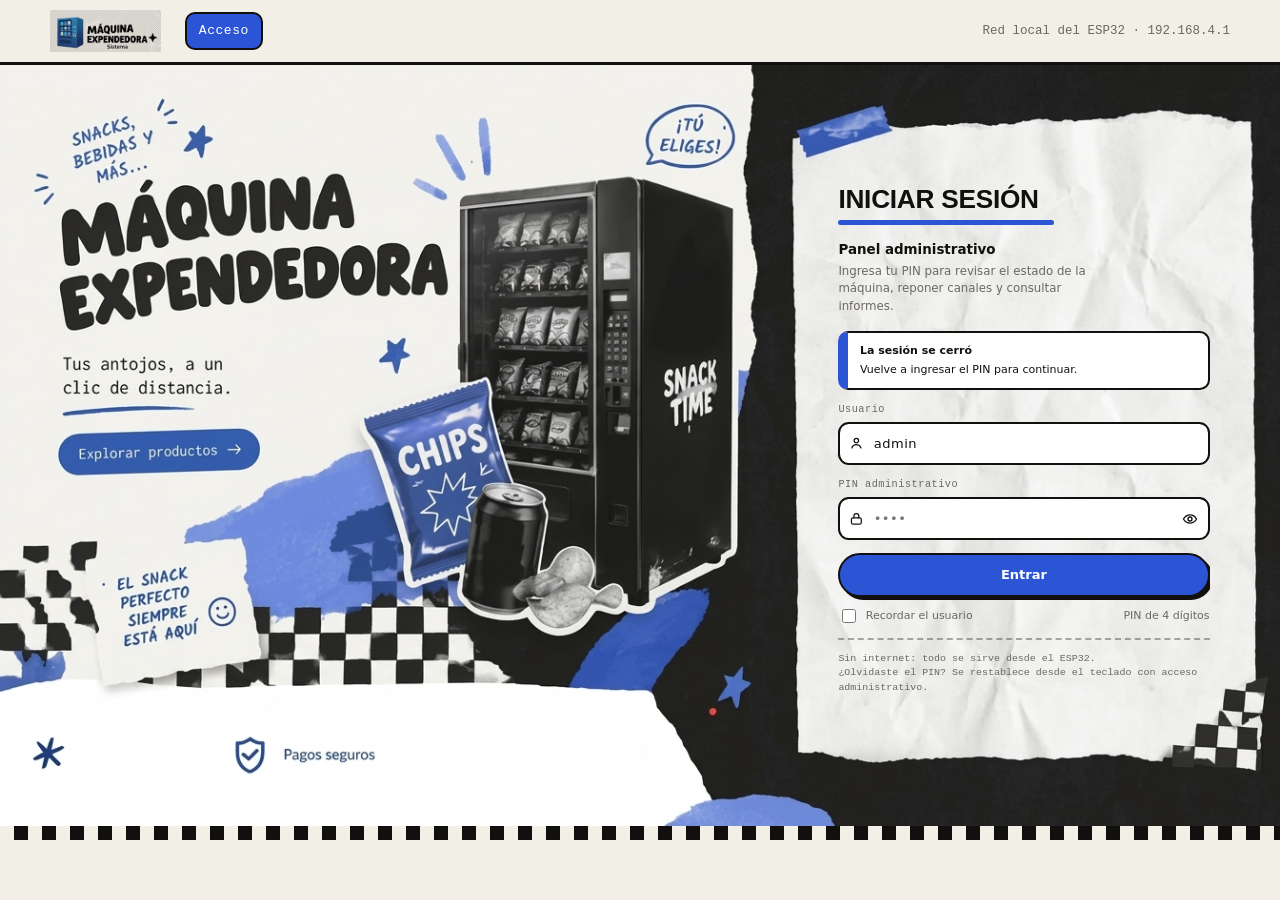
==== dashboard.html @ 3ac7a1ea "Primeras pantallas sujetas a cambios" ====
<!DOCTYPE html>
<html lang="es">
<head>
<meta charset="UTF-8">
<meta name="viewport" content="width=device-width, initial-scale=1">
<title>Estado · Máquina Expendedora SAID</title>
<link rel="stylesheet" href="assets/css/estilos.css">
</head>
<body>

<header class="barra">
  <div class="contenedor barra__fila">
    <a class="barra__logo" href="dashboard.html"><img src="assets/img/logo.jpeg" alt="Máquina Expendedora SAID"></a>
    <nav class="barra__nav" aria-label="Secciones">
      <a href="dashboard.html">Estado</a>
      <a href="inventario.html">Inventario</a>
      <a href="tarjetas.html">Tarjetas</a>
      <a href="reportes.html">Informes</a>
    </nav>
    <div class="barra__sesion" data-sesion></div>
  </div>
</header>

<main class="contenedor">
  <div class="banner"><img src="assets/img/Bienvenida.png" alt="Bienvenido al panel de la máquina expendedora"></div>

  <section class="cabecera">
    <h1>Estado de la máquina</h1>
    <p>Lo que el ESP32 confirma en este momento. La página no cambia estados por su cuenta: solo muestra lo que responde <span style="font-family:var(--mono)">GET /api/status</span>.</p>
    <div class="subrayado"></div>
  </section>

  <section class="seccion">
    <div data-aviso class="oculto"></div>

    <div class="rejilla rejilla--4" id="tarjetasEstado">
      <article class="hoja"><p class="estado__rotulo">Cargando…</p></article>
      <article class="hoja"><p class="estado__rotulo">Cargando…</p></article>
      <article class="hoja"><p class="estado__rotulo">Cargando…</p></article>
      <article class="hoja"><p class="estado__rotulo">Cargando…</p></article>
    </div>

    <div class="rejilla rejilla--2" style="margin-top:18px">
      <article class="hoja">
        <h2>Mantenimiento</h2>
        <p class="hoja__nota">El mantenimiento es exclusivo: si el teclado u otra sesión web ya lo tiene abierto, el ESP32 responde 409 y aquí se muestra como ocupado.</p>
        <div id="cajaMantenimiento"></div>
        <div class="acciones">
          <button class="btn" id="btnIniciarMant" type="button">Iniciar mantenimiento</button>
          <button class="btn btn--claro" id="btnTerminarMant" type="button">Terminar mantenimiento</button>
        </div>
      </article>

      <article class="hoja">
        <h2>Respaldo de la base</h2>
        <p class="hoja__nota">La web solo solicita y descarga el archivo. La consistencia del respaldo la garantizan ESP32 y Base de Datos.</p>
        <div id="cajaRespaldo"></div>
        <div class="acciones">
          <button class="btn" id="btnRespaldo" type="button">Descargar respaldo</button>
          <a class="btn btn--claro" href="reportes.html">Ver informes</a>
        </div>
      </article>
    </div>

    <div class="acciones" style="margin-top:20px">
      <button class="btn btn--claro btn--chico" id="btnActualizar" type="button">Actualizar ahora</button>
      <span style="font-family:var(--mono);font-size:12.5px;color:var(--gris);align-self:center" id="ultimaConsulta"></span>
    </div>
  </section>
</main>

<footer class="pie">
  <div class="contenedor">SAID · Panel administrativo local · Todos los recursos se sirven desde el ESP32</div>
</footer>
<div class="cuadros" aria-hidden="true"></div>

<script src="assets/js/mock.js"></script>
<script src="assets/js/api.js"></script>
<script src="assets/js/ui.js"></script>
<script src="assets/js/dashboard.js"></script>
</body>
</html>
---- assets/css/estilos.css ----
/* ============================================================
   SAID · Máquina Expendedora — Panel administrativo
   Estilos base compartidos (sin CDN, sin fuentes de internet)
   ============================================================ */

:root{
  --tinta:#12100f;
  --papel:#f2efe7;
  --papel-hoja:#fcfbf7;
  --azul:#2b55d4;
  --azul-fuerte:#1d3fae;
  --azul-suave:#dfe6fb;
  --gris:#6c6862;
  --linea:#12100f;
  --ok:#1f7a4d;
  --alerta:#b3541e;
  --error:#b3231e;
  --radio:14px;
  --sombra:5px 5px 0 var(--tinta);
  --display:"Arial Black","Segoe UI Black",Impact,"Helvetica Neue",Arial,sans-serif;
  --texto:"Segoe UI",system-ui,-apple-system,Roboto,Arial,sans-serif;
  --mono:ui-monospace,"Consolas","Courier New",monospace;
}

*{box-sizing:border-box}
html,body{margin:0;padding:0}
body{
  background:var(--papel);
  color:var(--tinta);
  font-family:var(--texto);
  font-size:16px;
  line-height:1.5;
  -webkit-font-smoothing:antialiased;
}
img{max-width:100%;display:block}
a{color:var(--azul-fuerte)}
button{font-family:inherit}
:focus-visible{outline:3px solid var(--azul);outline-offset:2px}

/* ---------- utilidades de composición ---------- */
.contenedor{width:min(1180px,94vw);margin:0 auto}
.oculto{display:none !important}
.solo-lectores{
  position:absolute;width:1px;height:1px;overflow:hidden;
  clip:rect(0 0 0 0);white-space:nowrap
}
.cuadros{
  height:14px;
  background-image:conic-gradient(var(--tinta) 25%,transparent 0 50%,var(--tinta) 0 75%,transparent 0);
  background-size:28px 28px;
  background-position:0 0;
}

/* ---------- barra superior ---------- */
.barra{
  background:var(--papel);
  border-bottom:3px solid var(--tinta);
  position:sticky;top:0;z-index:20;
}
.barra__fila{
  display:flex;align-items:center;gap:18px;
  padding:10px 0;flex-wrap:wrap;
}
.barra__logo img{height:42px;width:auto;mix-blend-mode:multiply}
.barra__nav{display:flex;gap:6px;flex-wrap:wrap;margin-left:6px}
.barra__nav a{
  font-family:var(--mono);
  font-size:13px;
  letter-spacing:.04em;
  text-decoration:none;
  color:var(--tinta);
  padding:7px 12px;
  border:2px solid transparent;
  border-radius:10px;
}
.barra__nav a:hover{border-color:var(--tinta);background:#fff}
.barra__nav a[aria-current="page"]{
  background:var(--azul);color:#fff;border-color:var(--tinta);
}
.barra__sesion{
  margin-left:auto;display:flex;align-items:center;gap:10px;
  font-family:var(--mono);font-size:13px;
}
.punto-sesion{
  width:9px;height:9px;border-radius:50%;background:var(--ok);
  display:inline-block;margin-right:6px;
}

/* ---------- encabezado de página ---------- */
.cabecera{padding:26px 0 6px}
.cabecera h1{
  font-family:var(--display);
  font-size:clamp(28px,4vw,44px);
  letter-spacing:-.02em;
  line-height:1;
  margin:0 0 6px;
  text-transform:uppercase;
}
.cabecera p{margin:0;max-width:62ch;color:var(--gris)}
.subrayado{
  height:6px;width:120px;background:var(--azul);
  border-radius:6px;margin:10px 0 0;
}
.banner{
  border:3px solid var(--tinta);
  border-radius:var(--radio);
  overflow:hidden;
  margin:18px 0 6px;
  box-shadow:var(--sombra);
}
.banner img{width:100%;height:auto}

/* ---------- hojas / tarjetas ---------- */
.hoja{
  background:var(--papel-hoja);
  border:3px solid var(--tinta);
  border-radius:var(--radio);
  box-shadow:var(--sombra);
  padding:20px;
  position:relative;
}
.hoja h2{
  font-family:var(--display);
  text-transform:uppercase;
  font-size:19px;
  letter-spacing:-.01em;
  margin:0 0 4px;
}
.hoja__nota{margin:0 0 16px;color:var(--gris);font-size:14px}
.rejilla{display:grid;gap:18px}
.rejilla--4{grid-template-columns:repeat(4,1fr)}
.rejilla--3{grid-template-columns:repeat(3,1fr)}
.rejilla--2{grid-template-columns:repeat(2,1fr)}
.seccion{padding:18px 0 34px}

/* ---------- estados (dashboard) ---------- */
.estado{display:flex;flex-direction:column;gap:6px}
.estado__rotulo{
  font-family:var(--mono);font-size:12px;letter-spacing:.06em;color:var(--gris)
}
.estado__valor{
  font-family:var(--display);font-size:26px;text-transform:uppercase;line-height:1.05
}
.estado__pie{font-size:13px;color:var(--gris)}
.estado--ok .estado__valor{color:var(--ok)}
.estado--aviso .estado__valor{color:var(--alerta)}
.estado--malo .estado__valor{color:var(--error)}

/* ---------- canales de inventario ---------- */
.canal__cabeza{display:flex;align-items:baseline;gap:10px;justify-content:space-between}
.canal__num{
  font-family:var(--display);font-size:15px;background:var(--azul);color:#fff;
  border:2px solid var(--tinta);border-radius:8px;padding:2px 9px;
}
.canal__producto{font-family:var(--display);font-size:22px;margin:10px 0 2px;text-transform:uppercase}
.canal__precio{font-family:var(--mono);font-size:18px}
.barra-stock{
  height:12px;background:var(--azul-suave);border:2px solid var(--tinta);
  border-radius:8px;overflow:hidden;margin:12px 0 6px;
}
.barra-stock span{display:block;height:100%;background:var(--azul)}
.canal__stock{font-family:var(--mono);font-size:13px;color:var(--gris)}

/* ---------- botones ---------- */
.btn{
  display:inline-flex;align-items:center;justify-content:center;gap:8px;
  background:var(--azul);color:#fff;
  border:2px solid var(--tinta);
  border-radius:999px;
  padding:11px 20px;
  font-size:15px;font-weight:600;
  cursor:pointer;
  box-shadow:3px 3px 0 var(--tinta);
  transition:transform .08s ease,box-shadow .08s ease;
}
.btn:hover{background:var(--azul-fuerte)}
.btn:active{transform:translate(3px,3px);box-shadow:0 0 0 var(--tinta)}
.btn[disabled]{opacity:.45;cursor:not-allowed;box-shadow:none}
.btn--claro{background:#fff;color:var(--tinta)}
.btn--claro:hover{background:var(--azul-suave)}
.btn--peligro{background:var(--error)}
.btn--bloque{width:100%}
.btn--chico{padding:7px 14px;font-size:13px;box-shadow:2px 2px 0 var(--tinta)}
.acciones{display:flex;gap:12px;flex-wrap:wrap;margin-top:14px}

/* ---------- formularios ---------- */
.campo{margin-bottom:14px}
.campo label{
  display:block;font-family:var(--mono);font-size:12px;
  letter-spacing:.05em;margin-bottom:6px;color:var(--gris)
}
.campo input,.campo select{
  width:100%;
  border:2px solid var(--tinta);
  border-radius:12px;
  background:#fff;
  padding:12px 14px;
  font-size:16px;
  font-family:var(--texto);
  color:var(--tinta);
}
.campo input:focus,.campo select:focus{outline:3px solid var(--azul);outline-offset:1px}
.campo .ayuda{font-size:12.5px;color:var(--gris);margin-top:6px}
.campo--error input{border-color:var(--error)}

/* ---------- avisos y errores de API ---------- */
.aviso{
  border:2px solid var(--tinta);
  border-left-width:10px;
  border-radius:12px;
  background:#fff;
  padding:12px 14px;
  margin:0 0 16px;
  font-size:14.5px;
}
.aviso__titulo{font-weight:700;margin:0 0 2px}
.aviso__meta{font-family:var(--mono);font-size:12px;color:var(--gris);margin-top:6px}
.aviso--error{border-left-color:var(--error)}
.aviso--ok{border-left-color:var(--ok)}
.aviso--info{border-left-color:var(--azul)}
.aviso--ocupado{border-left-color:var(--alerta)}

/* ---------- etiquetas de tipo de movimiento ---------- */
.etq{
  display:inline-block;font-family:var(--mono);font-size:11.5px;
  letter-spacing:.05em;border:2px solid var(--tinta);border-radius:999px;
  padding:2px 10px;background:#fff;white-space:nowrap;
}
.etq--venta{background:var(--azul);color:#fff}
.etq--recarga{background:var(--azul-suave)}
.etq--reposicion{background:#fff}
.etq--falla{background:#f6d7cf}
.etq--sinfecha{background:#f4e6c3}
.etq--activa{background:#d7efdf}
.etq--inactiva{background:#eceae4;color:var(--gris)}

/* ---------- tablas ---------- */
.tabla-caja{overflow-x:auto;border:2px solid var(--tinta);border-radius:12px;background:#fff}
table.tabla{width:100%;border-collapse:collapse;min-width:620px}
.tabla th{
  text-align:left;font-family:var(--mono);font-size:12px;letter-spacing:.06em;
  background:var(--papel);border-bottom:2px solid var(--tinta);padding:11px 14px;color:var(--gris)
}
.tabla td{padding:11px 14px;border-bottom:1px solid #e3e0d8;font-size:14.5px;vertical-align:middle}
.tabla tbody tr:last-child td{border-bottom:none}
.tabla .num{font-family:var(--mono);text-align:right;white-space:nowrap}
.vacio{padding:34px 16px;text-align:center;color:var(--gris)}

/* ---------- paginación ---------- */
.paginacion{
  display:flex;gap:8px;flex-wrap:wrap;align-items:center;margin-top:16px
}
.paginacion button{
  min-width:40px;height:40px;
  border:2px solid var(--tinta);border-radius:10px;background:#fff;
  font-family:var(--mono);font-size:14px;cursor:pointer;
}
.paginacion button:hover{background:var(--azul-suave)}
.paginacion button[aria-current="true"]{background:var(--azul);color:#fff}
.paginacion button[disabled]{opacity:.4;cursor:not-allowed}
.paginacion__info{margin-left:auto;font-family:var(--mono);font-size:13px;color:var(--gris)}

/* ---------- filtros ---------- */
.filtros{display:flex;gap:12px;flex-wrap:wrap;align-items:flex-end;margin-bottom:16px}
.filtros .campo{margin-bottom:0;min-width:180px}

/* ---------- modal ---------- */
.modal{
  position:fixed;inset:0;background:rgba(18,16,15,.55);
  display:flex;align-items:center;justify-content:center;padding:18px;z-index:40;
}
.modal__caja{
  background:var(--papel-hoja);border:3px solid var(--tinta);border-radius:var(--radio);
  box-shadow:8px 8px 0 var(--tinta);
  width:min(480px,100%);max-height:92vh;overflow:auto;padding:22px;
}
.modal__caja h3{font-family:var(--display);text-transform:uppercase;font-size:20px;margin:0 0 4px}
.modal__nota{color:var(--gris);font-size:14px;margin:0 0 16px}
.resumen{
  background:var(--papel);border:2px dashed var(--tinta);border-radius:12px;
  padding:12px 14px;font-family:var(--mono);font-size:13px;margin:4px 0 14px
}
.resumen div{display:flex;justify-content:space-between;gap:12px;padding:2px 0}

/* ---------- pie ---------- */
.pie{
  border-top:3px solid var(--tinta);margin-top:30px;padding:16px 0 30px;
  font-family:var(--mono);font-size:12.5px;color:var(--gris)
}

/* ---------- adaptable ---------- */
@media (max-width:1000px){
  .rejilla--4{grid-template-columns:repeat(2,1fr)}
  .rejilla--3{grid-template-columns:repeat(2,1fr)}
}
@media (max-width:640px){
  .rejilla--4,.rejilla--3,.rejilla--2{grid-template-columns:1fr}
  .barra__sesion{margin-left:0;width:100%;order:3}
  .cabecera h1{font-size:30px}
}
@media (prefers-reduced-motion:reduce){
  *{transition:none !important;animation:none !important}
}
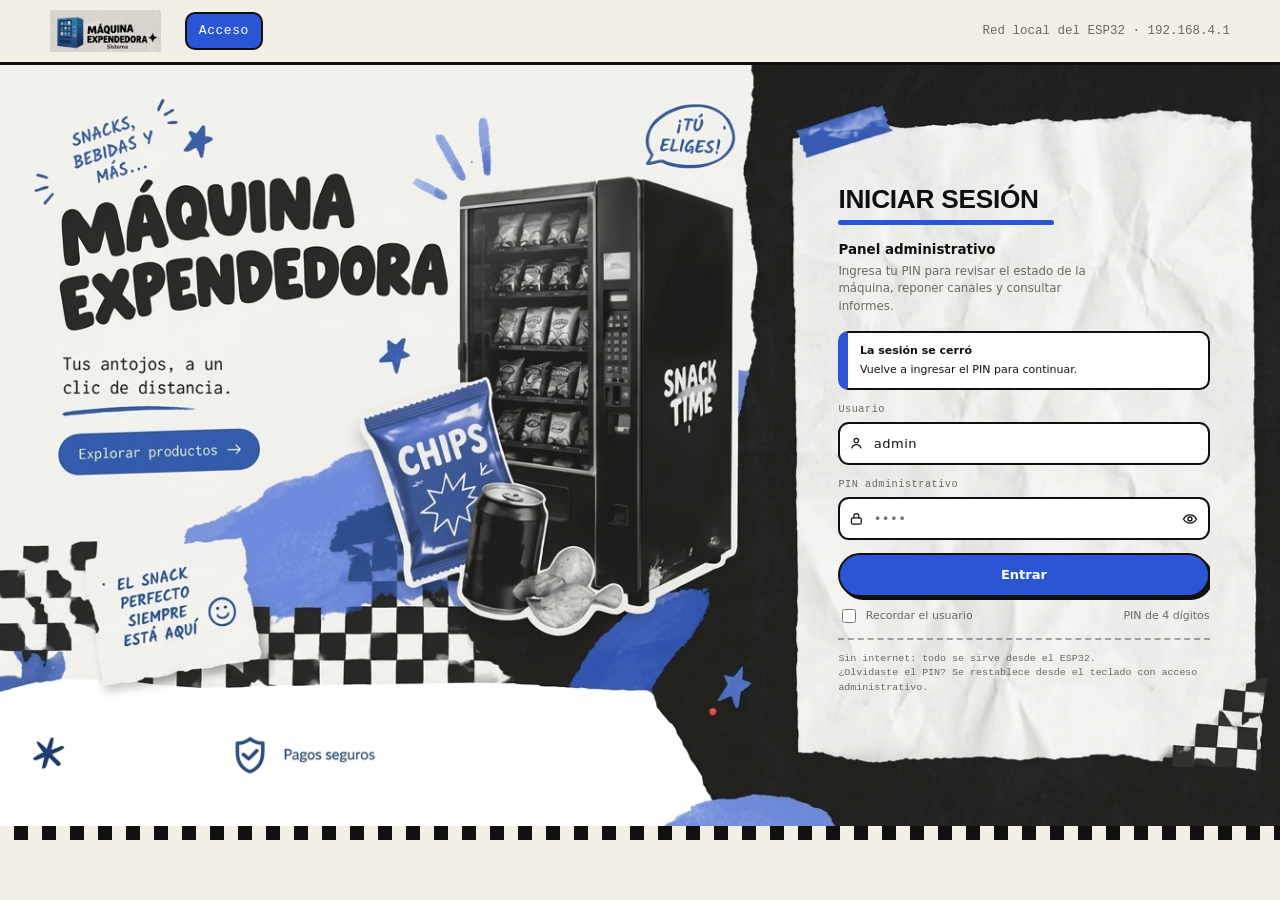
==== commit 009a7267: "refactor: conectar vistas generales con la api real" ====
--- a/dashboard.html
+++ b/dashboard.html
@@ -1,4 +1,4 @@
-<!DOCTYPE html>
+﻿<!DOCTYPE html>
 <html lang="es">
 <head>
 <meta charset="UTF-8">
@@ -74,7 +74,6 @@
 </footer>
 <div class="cuadros" aria-hidden="true"></div>
 
-<script src="assets/js/mock.js"></script>
 <script src="assets/js/api.js"></script>
 <script src="assets/js/ui.js"></script>
 <script src="assets/js/dashboard.js"></script>
